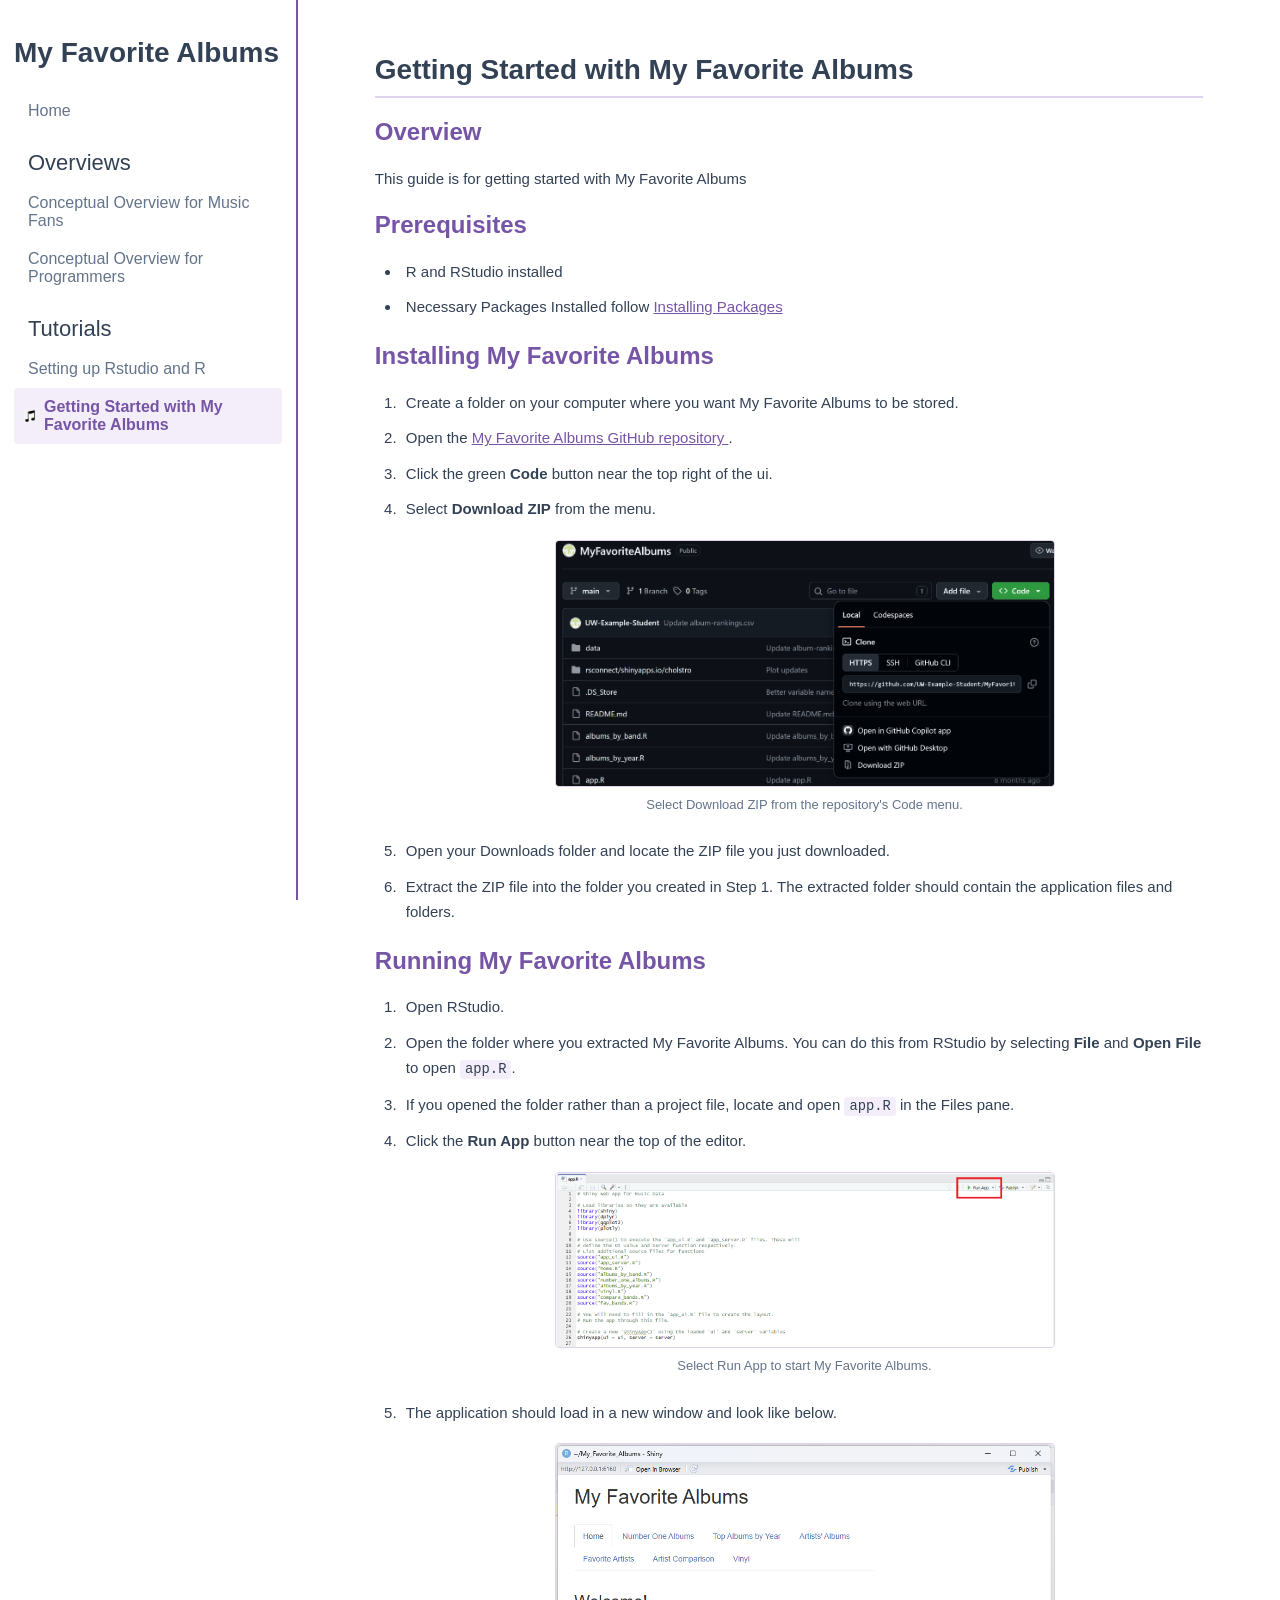
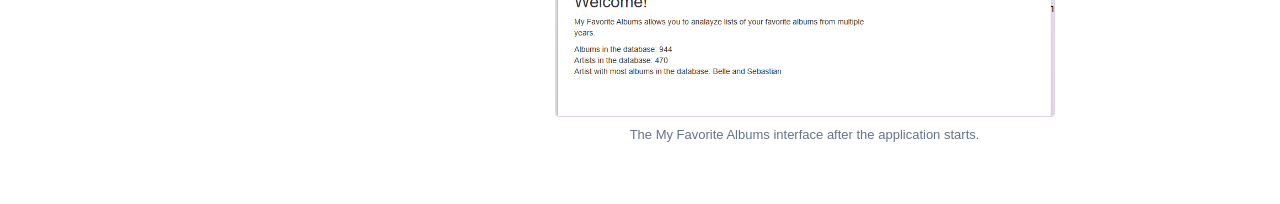
==== My_Favorite_Albums/Setting_Up_My_Fav_Albums.html @ ed3a78e3 "Add files via upload" ====
<!doctype html>
<html lang="en">
  <head>
    <meta charset="UTF-8" />
    <meta name="viewport" content="width=device-width, initial-scale=1.0" />
    <title>Conceptual Overview for Music Fan</title>
    <link rel="stylesheet" href="style.css" />
    <script src="sidebar.js" defer></script>
  </head>
  <body>
    <div id="sidebar-container"></div>

    <main class="content">
      <h1>Getting Started with My Favorite Albums</h1>

      <h2>Overview</h2>
      <p>This guide is for getting started with My Favorite Albums</p>
      <h2>Prerequisites</h2>
      <ul>
        <li>R and RStudio installed</li>
        <li>
          Necessary Packages Installed follow
          <a href="Setting_Up_R.html#packages">Installing Packages</a>
        </li>
      </ul>
      <h2>Installing My Favorite Albums</h2>
      <ol>
        <li>
          Create a folder on your computer where you want My Favorite Albums to
          be stored.
        </li>
        <li>
          Open the
          <a href="https://github.com/UW-Example-Student/MyFavoriteAlbums">
            My Favorite Albums GitHub repository </a
          >.
        </li>
        <li>
          Click the green <strong>Code</strong> button near the top right of the
          ui.
        </li>
        <li>
          Select <strong>Download ZIP</strong> from the menu.
          <figure>
            <img src="assets/github.png" style="width: 500px; height: auto" />
            <figcaption>
              Select Download ZIP from the repository's Code menu.
            </figcaption>
          </figure>
        </li>

        <li>
          Open your Downloads folder and locate the ZIP file you just
          downloaded.
        </li>
        <li>
          Extract the ZIP file into the folder you created in Step 1. The
          extracted folder should contain the application files and folders.
        </li>
      </ol>

      <h2>Running My Favorite Albums</h2>
      <ol>
        <li>Open RStudio.</li>
        <li>
          Open the folder where you extracted My Favorite Albums. You can do
          this from RStudio by selecting <strong>File</strong> and
          <strong>Open File</strong> to open <code>app.R</code>.
        </li>
        <li>
          If you opened the folder rather than a project file, locate and open
          <code>app.R</code> in the Files pane.
        </li>
        <li>
          Click the <strong>Run App</strong> button near the top of the editor.
          <figure>
            <img
              src="assets/run.png"
              style="width: 500px; height: auto"
              alt="RStudio editor showing app.R and the Run App button"
            />
            <figcaption>Select Run App to start My Favorite Albums.</figcaption>
          </figure>
        </li>
        <li>
          The application should load in a new window and look like below.
          <figure>
            <img
              src="assets/shiny.png"
              style="width: 500px; height: auto"
              alt="My Favorite Albums running in its Shiny interface"
            />
            <figcaption>
              The My Favorite Albums interface after the application starts.
            </figcaption>
          </figure>
        </li>
      </ol>
    </main>
  </body>
</html>
---- My_Favorite_Albums/style.css ----
* {
  box-sizing: border-box;
}
body {
  margin: 0;
  font-family: Arial, Helvetica, sans-serif;
  color: #334155;
}
/* Sidebar */
.sidebar {
  position: fixed;
  top: 0;
  left: 0;
  width: 298px;
  height: 100vh;
  overflow-y: auto;
  padding: 14px;
  background: white;
  border-right: 2px solid #7654a6;
}
.sidebar h2 {
  font-size: 28px;
}
.sidebar a {
  display: block;
  padding: 10px 14px;
  color: #64748b;
  text-decoration: none;
  border-radius: 4px;
}
.sidebar a:hover,
.sidebar a.current-page {
  color: #7654a6;
  background: #f3eef9;
}
.sidebar a.current-page {
  padding-left: 30px;
  position: relative;
  font-weight: bold;
}
.sidebar a.current-page::before {
  content: "";
  position: absolute;
  left: 10px;
  top: 50%;
  transform: translateY(-50%);
  width: 12px;
  height: 12px;
  background: url("assets/music_note.png") center / contain no-repeat;
}
.nav-heading {
  margin-top: 12px;
  padding: 8px 14px;
  font-size: 22px;
}
/* Page content */
.content {
  margin-left: 298px;
  padding: 35px 6%;
  max-width: 1250px;
}
.content h1 {
  font-size: 28px;
  padding-bottom: 10px;
  border-bottom: 2px solid #ded2ed;
}
.content h2,
.content a {
  color: #7654a6;
}
.content h3 {
  margin-top: 24px;
  margin-bottom: 8px;
  font-size: 19px;
  color: #5e3d8a;
}
.content p {
  font-size: 15px;
  line-height: 1.7;
}
/* List of features */
.feature-list {
  list-style: none;
  padding: 0;
}
.feature-list li {
  padding: 10px 12px;
  margin-bottom: 8px;
  border-left: 3px solid #7654a6;
  background: #f8f6fb;
}
.feature-list li strong {
  display: block;
  margin-bottom: 4px;
  color: #292333;
}
.feature-list li span {
  color: #555;
  font-size: 14px;
}
/* Example CSV data */
.csv-example {
  padding: 16px;
  overflow-x: auto;
  background: #f3eef9;
  border: 1px solid #ded2ed;
}
.csv-example code {
  font-family: "Courier New", monospace;
  white-space: pre;
}

/* Task documentation: procedural lists */
.content ol,
.content ul:not(.feature-list) {
  padding-left: 26px;
  margin: 12px 0 22px;
}
.content ol li,
.content ul:not(.feature-list) li {
  padding-left: 5px;
  margin-bottom: 10px;
  font-size: 15px;
  line-height: 1.7;
}
.content li > a {
  overflow-wrap: anywhere;
}

/* Screenshots and other figures */
.content figure {
  margin: 18px 0 24px;
  text-align: center;
}
.content figure img {
  display: block;
  max-width: 100%;
  height: auto;
  margin: 0 auto;
  border: 1px solid #ded2ed;
  border-radius: 4px;
}
.content figcaption {
  margin-top: 8px;
  color: #64748b;
  font-size: 13px;
  line-height: 1.5;
  text-align: center;
}

/* Code examples */
.content pre,
.content pre.code-example {
  max-width: 100%;
  margin: 14px 0 22px;
  padding: 16px;
  overflow-x: auto;
  background: #f3eef9;
  border: 1px solid #ded2ed;
  border-radius: 4px;
  color: #292333;
  font-family: "Courier New", Courier, monospace;
  font-size: 14px;
  line-height: 1.6;
  white-space: pre;
}
.content pre code {
  font-family: inherit;
  font-size: inherit;
}

/* Inline code */
.content p code,
.content li code {
  padding: 2px 5px;
  background: #f3eef9;
  border-radius: 3px;
  font-family: "Courier New", Courier, monospace;
  font-size: 0.92em;
}

@media (max-width: 700px) {
  .sidebar {
    position: relative;
    width: 100%;
    height: auto;
    border-right: none;
    border-bottom: 2px solid #7654a6;
  }
  .content {
    margin-left: 0;
    padding: 24px;
  }
}
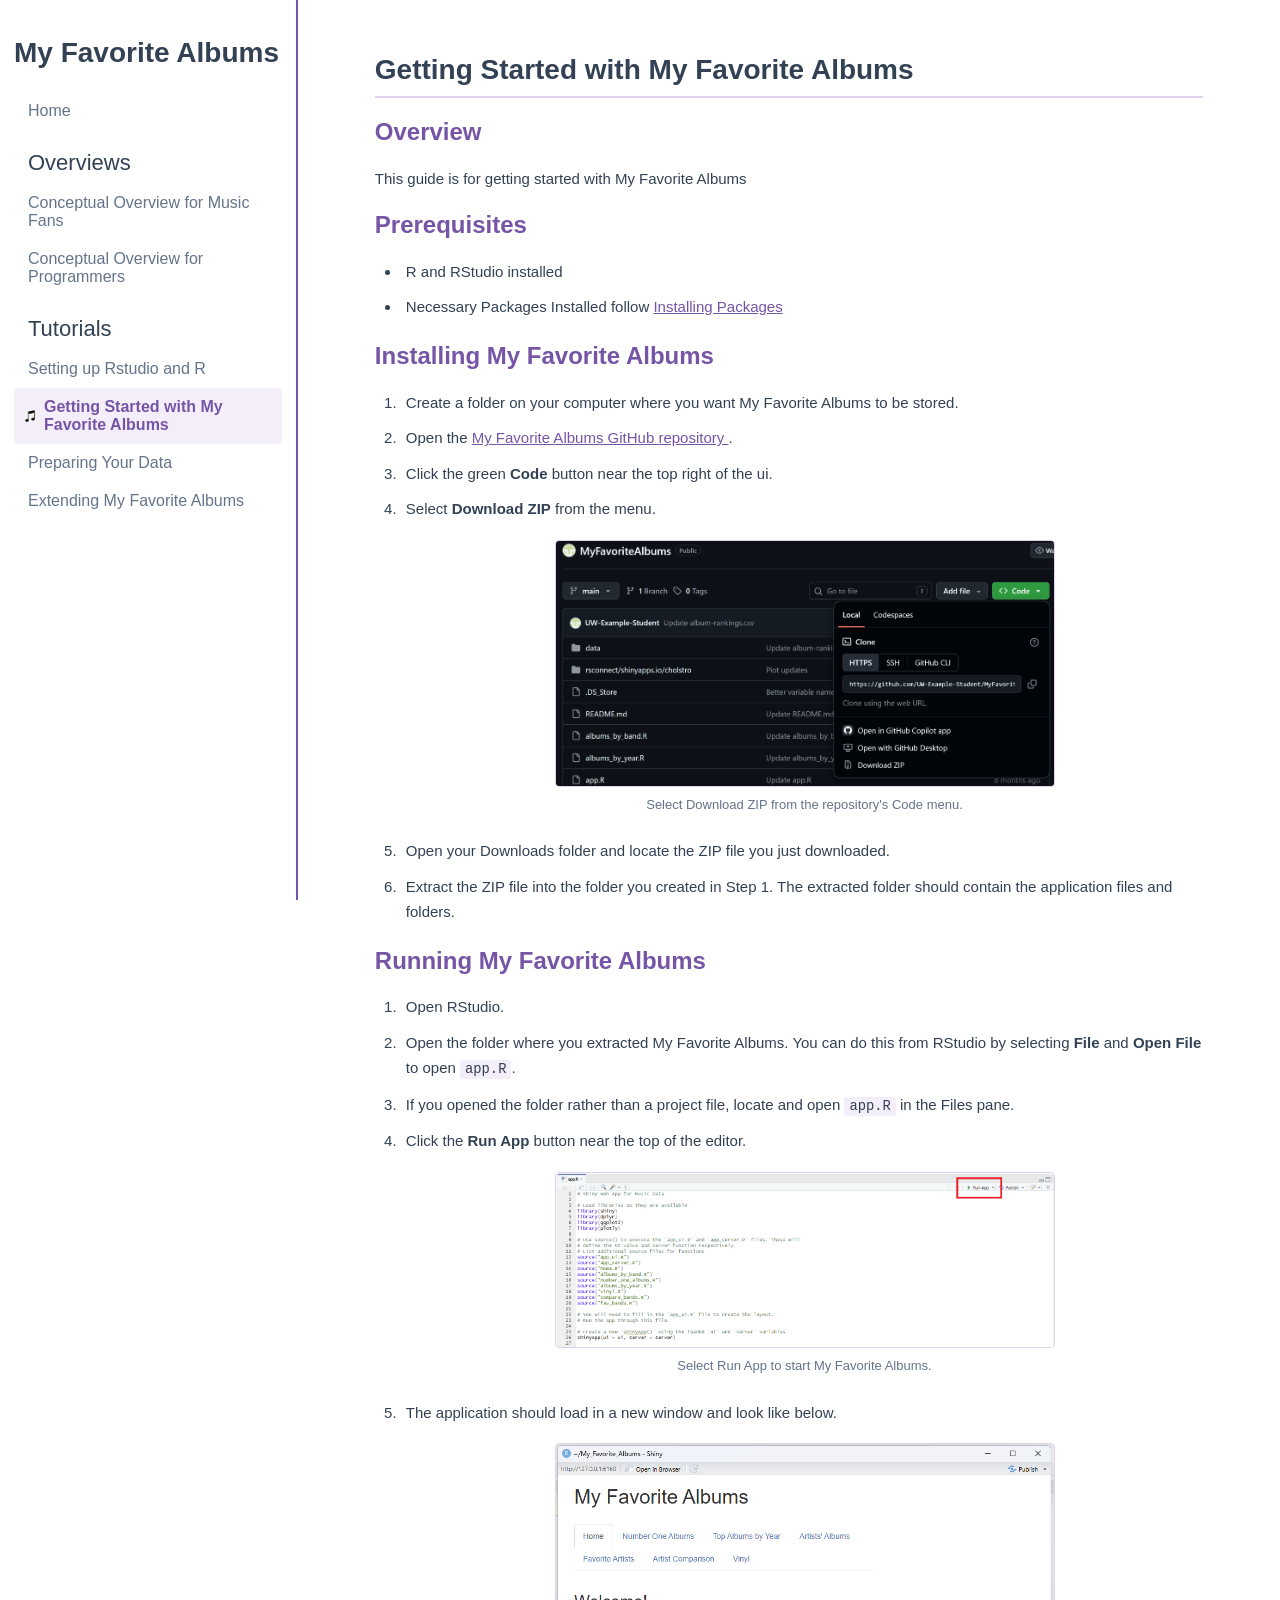
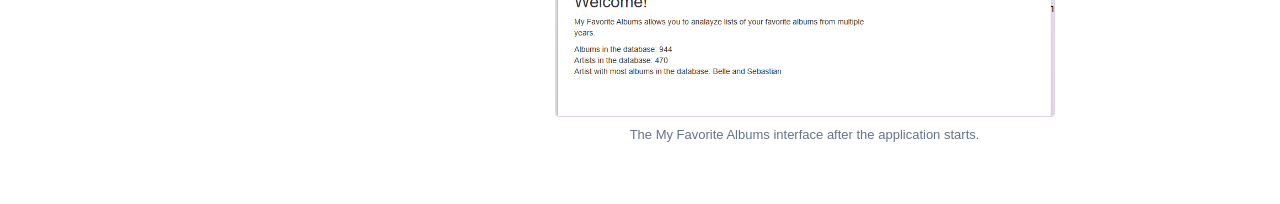
==== commit ab4eb8c1: "Add files via upload" ====
--- a/My_Favorite_Albums/Setting_Up_My_Fav_Albums.html
+++ b/My_Favorite_Albums/Setting_Up_My_Fav_Albums.html
@@ -59,7 +59,7 @@
         </li>
       </ol>
 
-      <h2>Running My Favorite Albums</h2>
+      <h2 id="Running">Running My Favorite Albums</h2>
       <ol>
         <li>Open RStudio.</li>
         <li>
